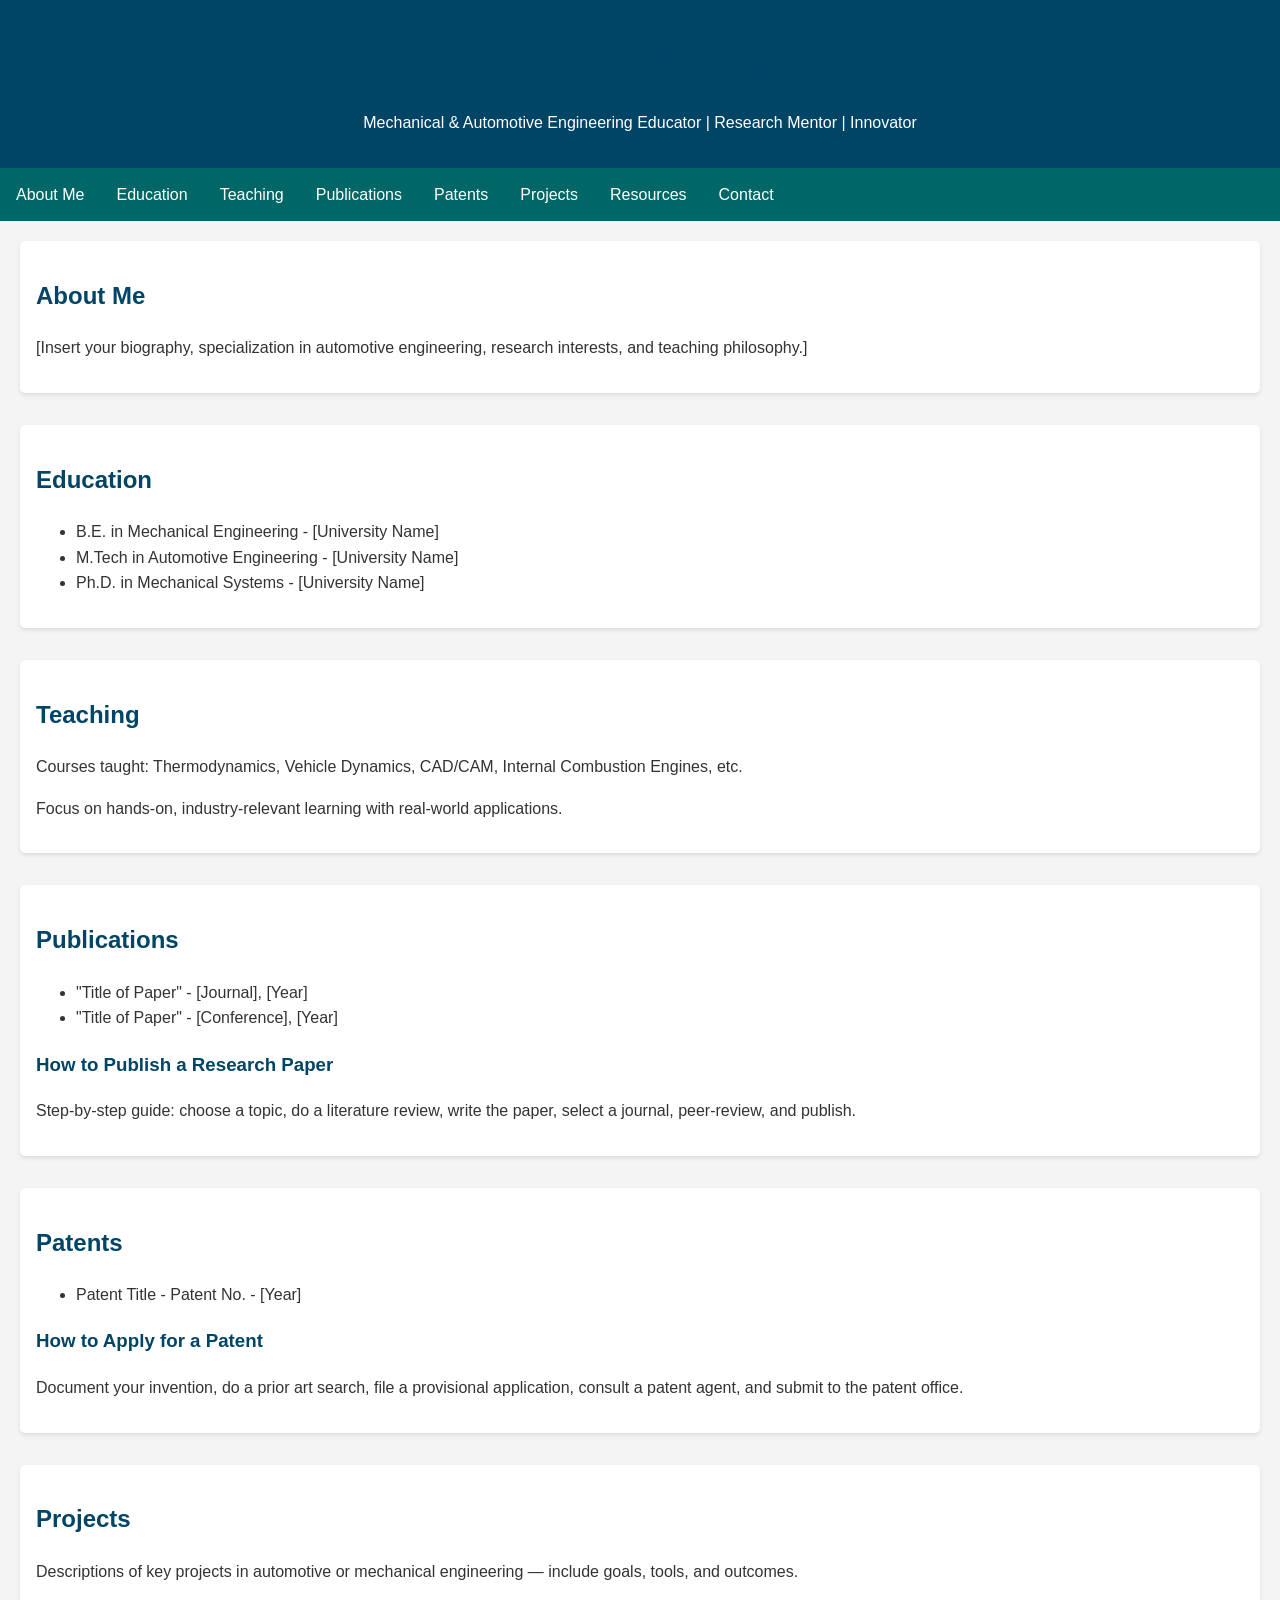
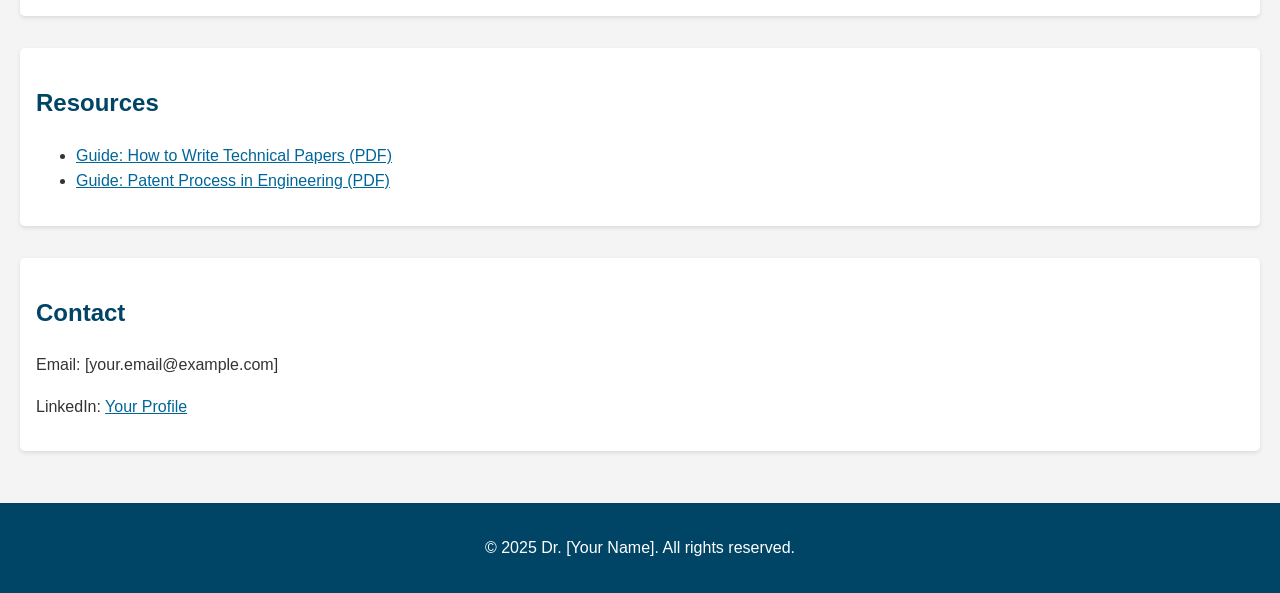
==== index.html @ 8111bfd3 "Add files via upload" ====
<!DOCTYPE html>
<html lang="en">
<head>
  <meta charset="UTF-8" />
  <meta name="viewport" content="width=device-width, initial-scale=1.0" />
  <title>Dr. [Your Name] - Mechanical & Automotive Engineering Educator</title>
  <style>
    body {
      font-family: Arial, sans-serif;
      line-height: 1.6;
      margin: 0;
      padding: 0;
      background-color: #f4f4f4;
      color: #333;
    }

    header, footer {
      background: #004466;
      color: white;
      padding: 1rem;
      text-align: center;
    }

    nav ul {
      list-style: none;
      background: #066;
      overflow: hidden;
      padding: 0;
      margin: 0;
    }

    nav ul li {
      float: left;
    }

    nav ul li a {
      display: block;
      color: white;
      text-align: center;
      padding: 14px 16px;
      text-decoration: none;
    }

    nav ul li a:hover {
      background-color: #005555;
    }

    main {
      padding: 20px;
    }

    section {
      margin-bottom: 2rem;
      background: white;
      padding: 1rem;
      border-radius: 5px;
      box-shadow: 0 2px 4px rgba(0, 0, 0, 0.1);
    }

    h1, h2, h3 {
      color: #004466;
    }

    a {
      color: #006699;
    }
  </style>
</head>
<body>
  <header>
    <h1>Dr. [Your Name]</h1>
    <p>Mechanical & Automotive Engineering Educator | Research Mentor | Innovator</p>
  </header>

  <nav>
    <ul>
      <li><a href="#about">About Me</a></li>
      <li><a href="#education">Education</a></li>
      <li><a href="#teaching">Teaching</a></li>
      <li><a href="#publications">Publications</a></li>
      <li><a href="#patents">Patents</a></li>
      <li><a href="#projects">Projects</a></li>
      <li><a href="#resources">Resources</a></li>
      <li><a href="#contact">Contact</a></li>
    </ul>
  </nav>

  <main>
    <section id="about">
      <h2>About Me</h2>
      <p>[Insert your biography, specialization in automotive engineering, research interests, and teaching philosophy.]</p>
    </section>

    <section id="education">
      <h2>Education</h2>
      <ul>
        <li>B.E. in Mechanical Engineering - [University Name]</li>
        <li>M.Tech in Automotive Engineering - [University Name]</li>
        <li>Ph.D. in Mechanical Systems - [University Name]</li>
      </ul>
    </section>

    <section id="teaching">
      <h2>Teaching</h2>
      <p>Courses taught: Thermodynamics, Vehicle Dynamics, CAD/CAM, Internal Combustion Engines, etc.</p>
      <p>Focus on hands-on, industry-relevant learning with real-world applications.</p>
    </section>

    <section id="publications">
      <h2>Publications</h2>
      <ul>
        <li>"Title of Paper" - [Journal], [Year]</li>
        <li>"Title of Paper" - [Conference], [Year]</li>
      </ul>
      <h3>How to Publish a Research Paper</h3>
      <p>Step-by-step guide: choose a topic, do a literature review, write the paper, select a journal, peer-review, and publish.</p>
    </section>

    <section id="patents">
      <h2>Patents</h2>
      <ul>
        <li>Patent Title - Patent No. - [Year]</li>
      </ul>
      <h3>How to Apply for a Patent</h3>
      <p>Document your invention, do a prior art search, file a provisional application, consult a patent agent, and submit to the patent office.</p>
    </section>

    <section id="projects">
      <h2>Projects</h2>
      <p>Descriptions of key projects in automotive or mechanical engineering — include goals, tools, and outcomes.</p>
    </section>

    <section id="resources">
      <h2>Resources</h2>
      <ul>
        <li><a href="#">Guide: How to Write Technical Papers (PDF)</a></li>
        <li><a href="#">Guide: Patent Process in Engineering (PDF)</a></li>
      </ul>
    </section>

    <section id="contact">
      <h2>Contact</h2>
      <p>Email: [your.email@example.com]</p>
      <p>LinkedIn: <a href="#">Your Profile</a></p>
    </section>
  </main>

  <footer>
    <p>&copy; 2025 Dr. [Your Name]. All rights reserved.</p>
  </footer>
</body>
</html>
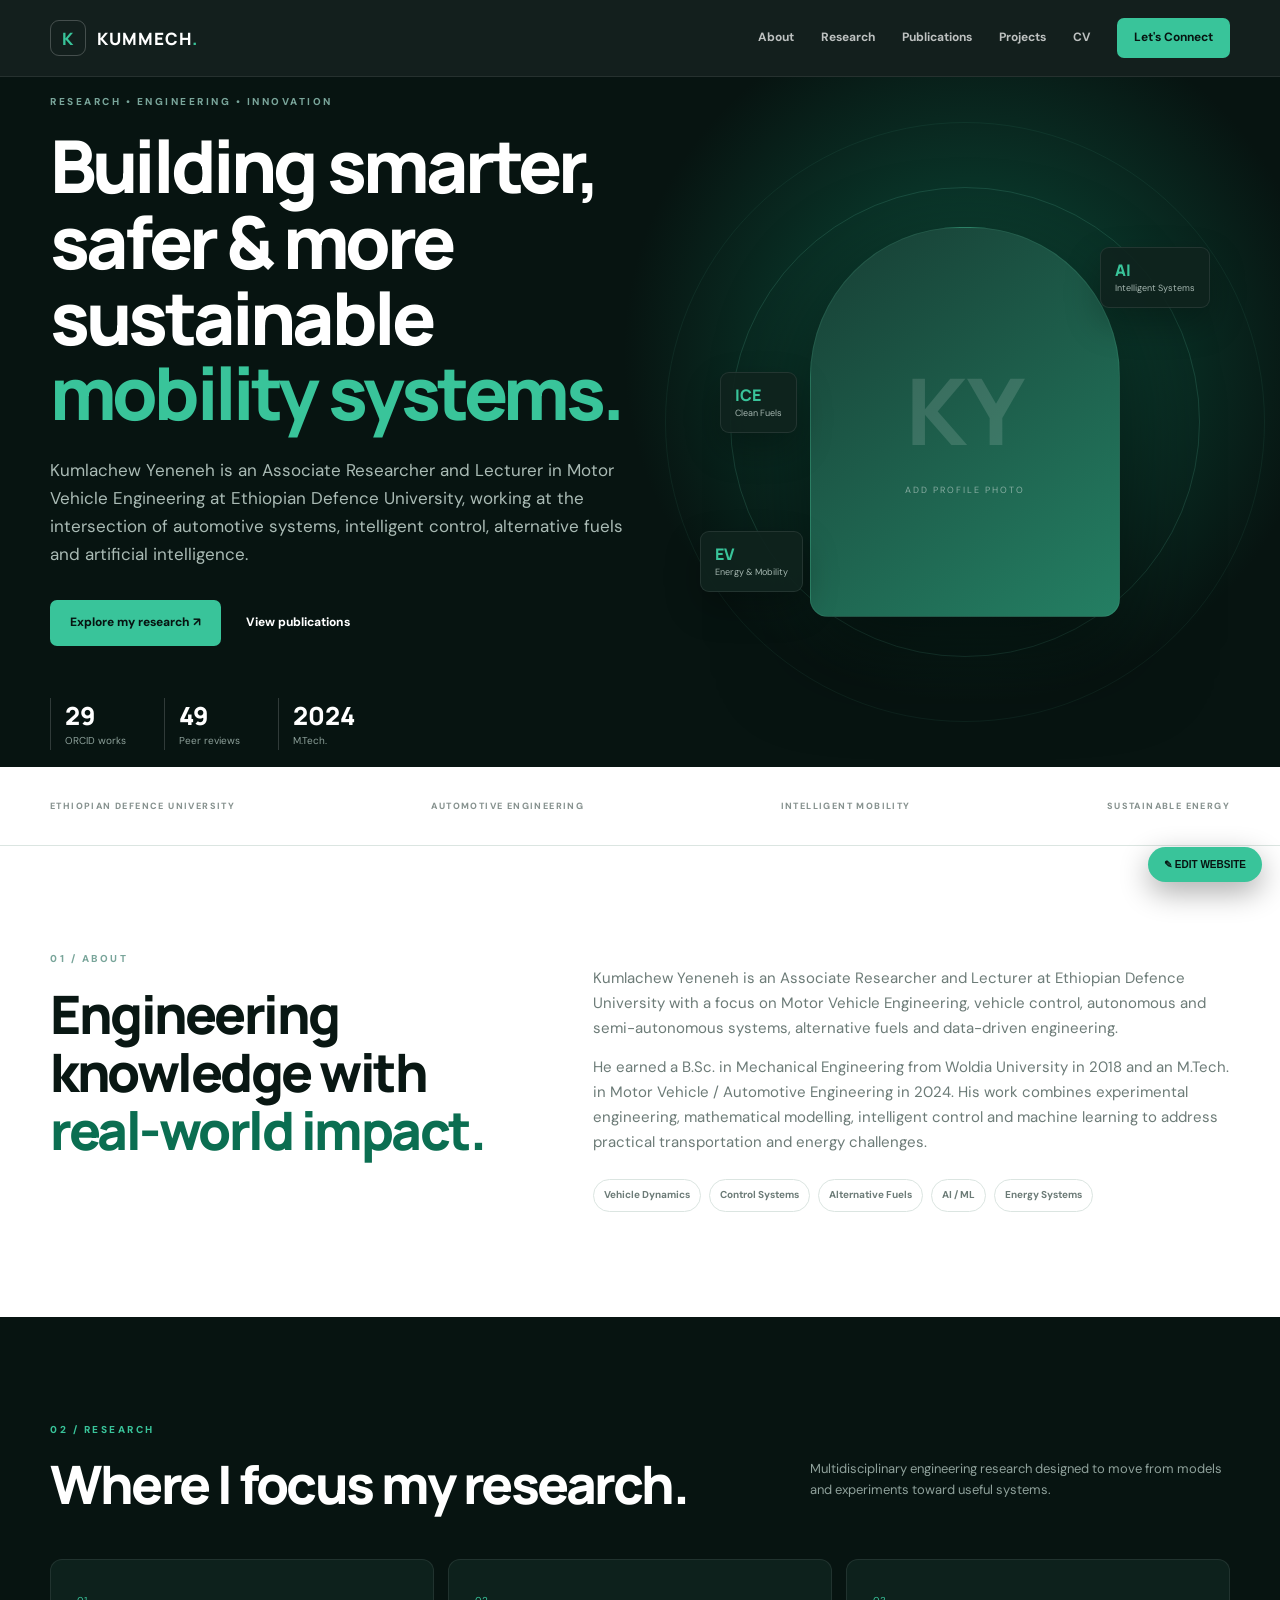
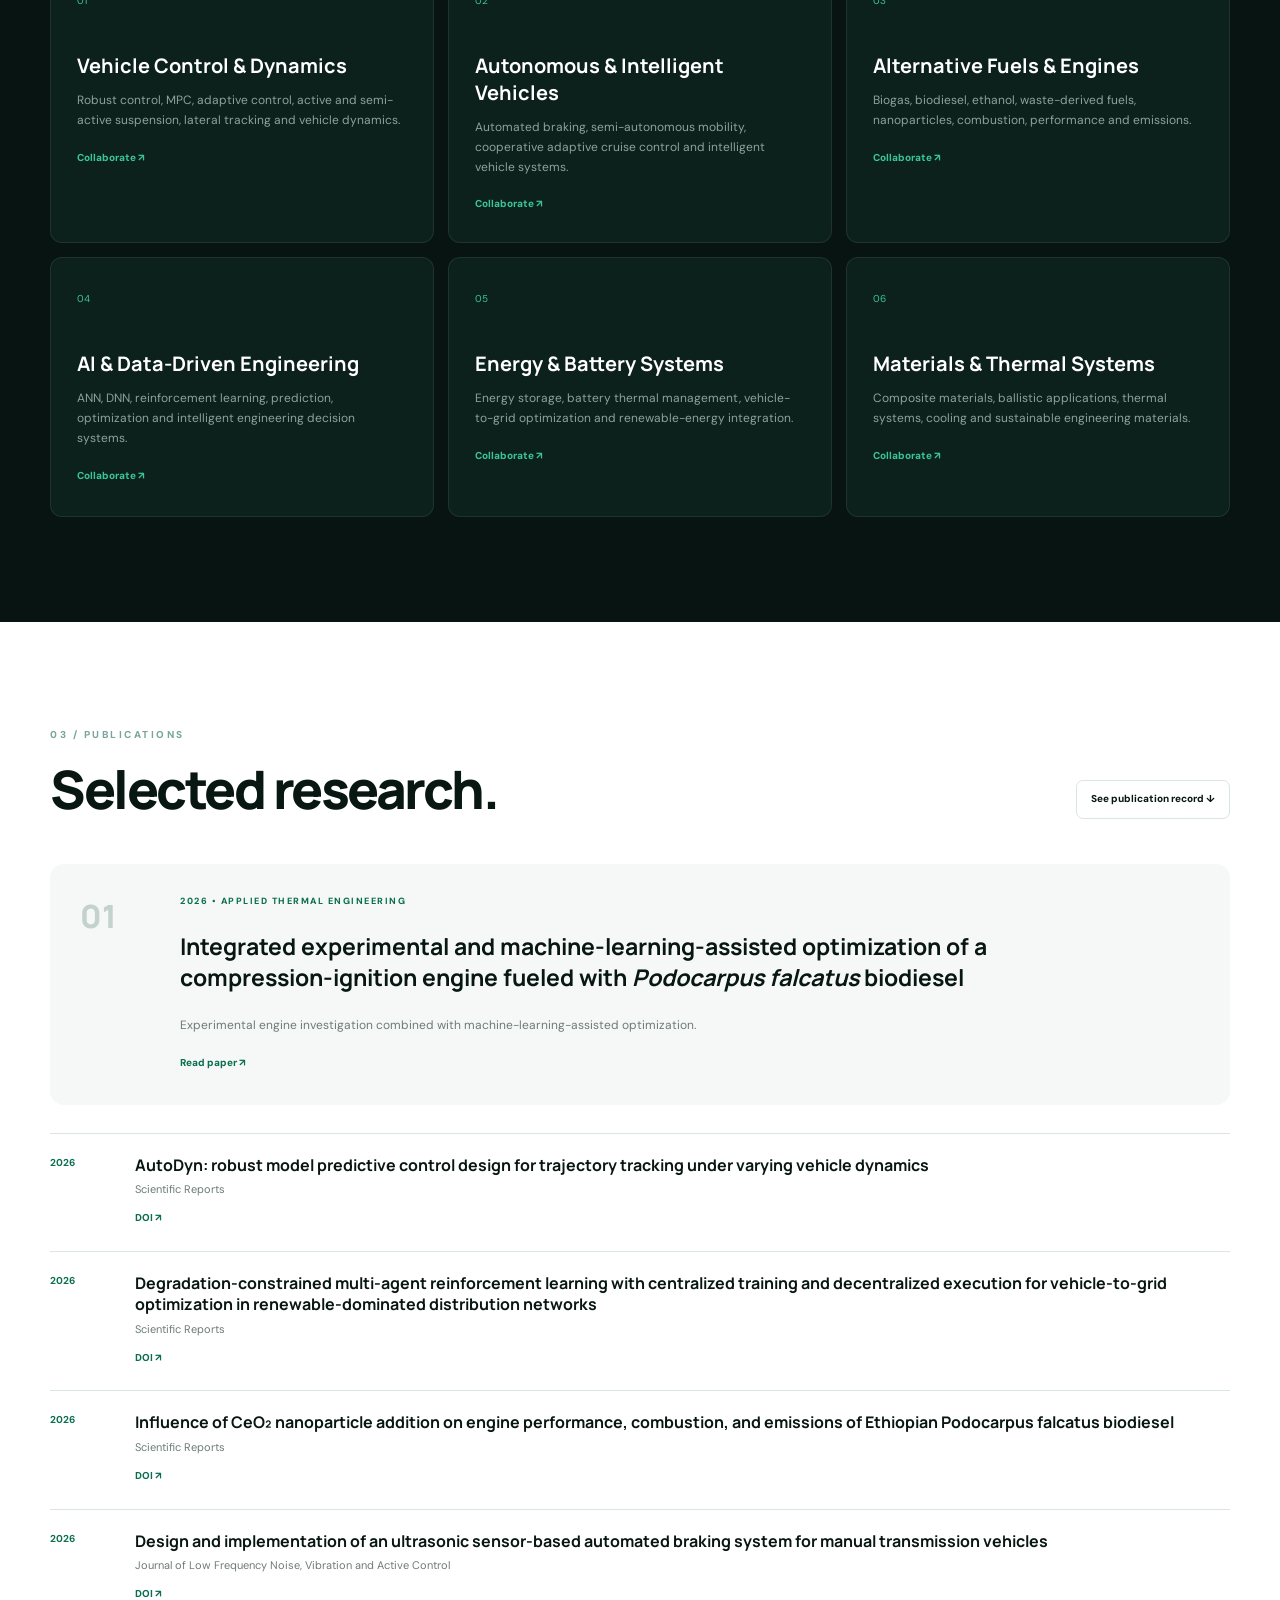
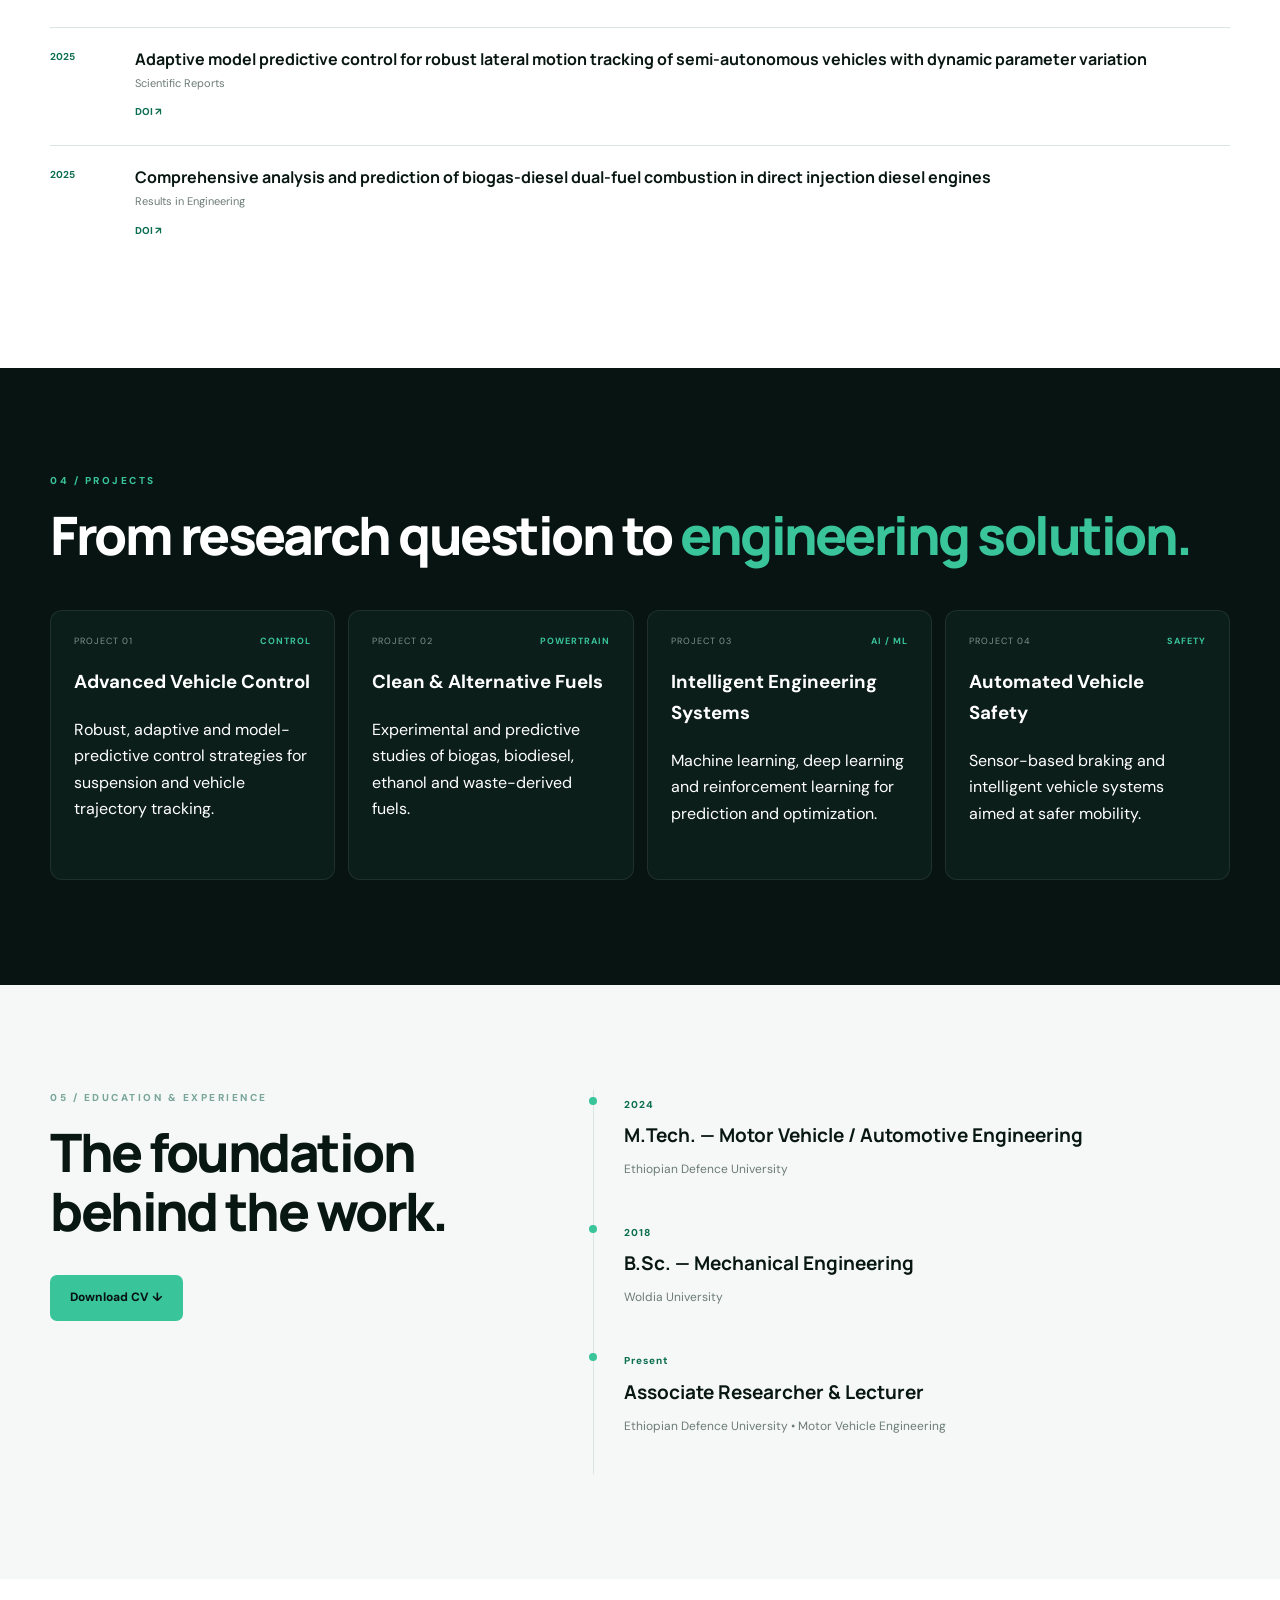
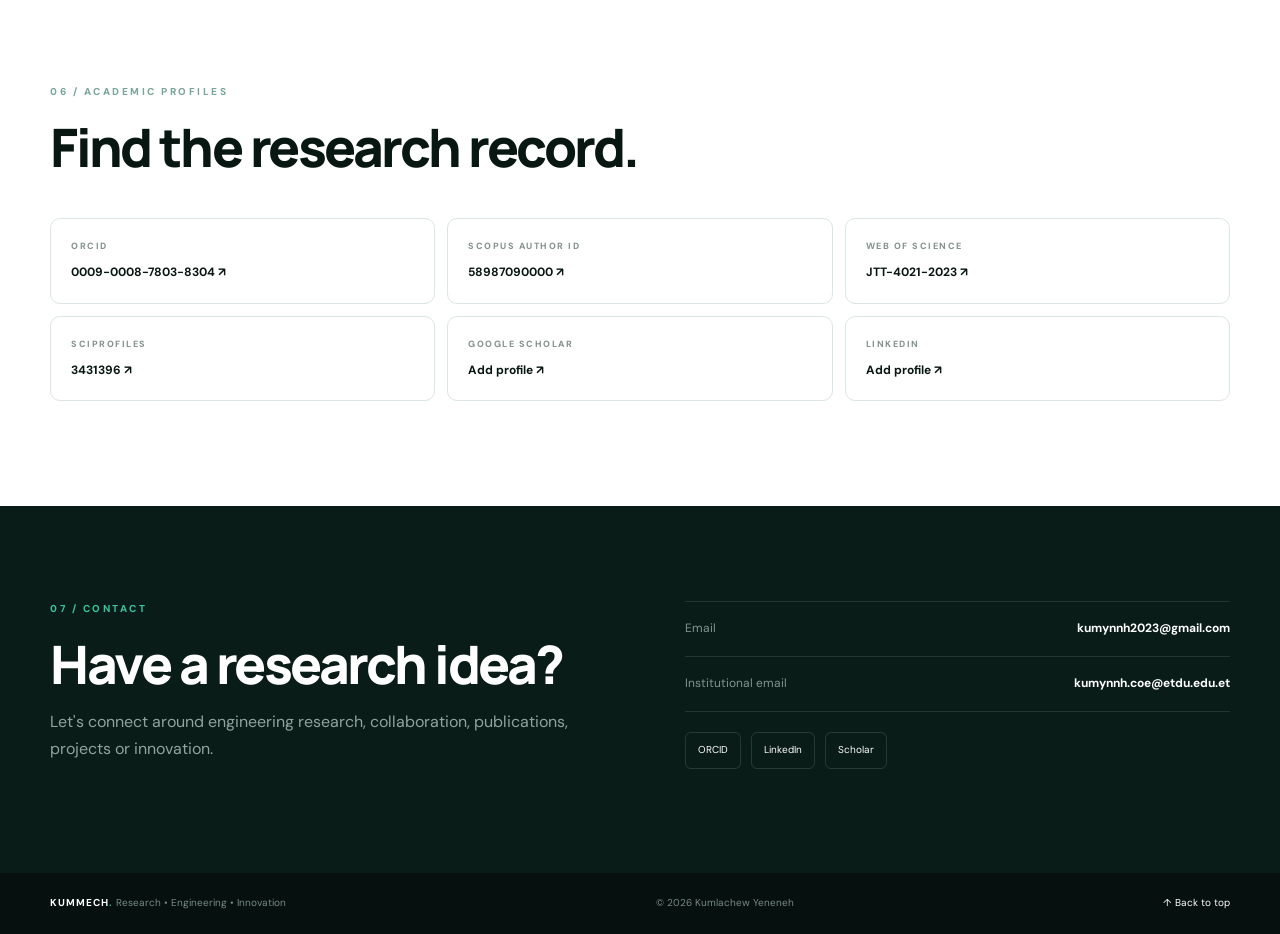
==== commit dfbab8f2: "Add files via upload" ====
--- a/index.html
+++ b/index.html
@@ -1,152 +1,120 @@
-<!DOCTYPE html>
+<!doctype html>
 <html lang="en">
 <head>
-  <meta charset="UTF-8" />
-  <meta name="viewport" content="width=device-width, initial-scale=1.0" />
-  <title>Dr. [Your Name] - Mechanical & Automotive Engineering Educator</title>
-  <style>
-    body {
-      font-family: Arial, sans-serif;
-      line-height: 1.6;
-      margin: 0;
-      padding: 0;
-      background-color: #f4f4f4;
-      color: #333;
-    }
-
-    header, footer {
-      background: #004466;
-      color: white;
-      padding: 1rem;
-      text-align: center;
-    }
-
-    nav ul {
-      list-style: none;
-      background: #066;
-      overflow: hidden;
-      padding: 0;
-      margin: 0;
-    }
-
-    nav ul li {
-      float: left;
-    }
-
-    nav ul li a {
-      display: block;
-      color: white;
-      text-align: center;
-      padding: 14px 16px;
-      text-decoration: none;
-    }
-
-    nav ul li a:hover {
-      background-color: #005555;
-    }
-
-    main {
-      padding: 20px;
-    }
-
-    section {
-      margin-bottom: 2rem;
-      background: white;
-      padding: 1rem;
-      border-radius: 5px;
-      box-shadow: 0 2px 4px rgba(0, 0, 0, 0.1);
-    }
-
-    h1, h2, h3 {
-      color: #004466;
-    }
-
-    a {
-      color: #006699;
-    }
-  </style>
+<meta charset="utf-8"><meta name="viewport" content="width=device-width,initial-scale=1">
+<meta name="description" content="Kumlachew Yeneneh — Associate Researcher and Lecturer in Motor Vehicle Engineering at Ethiopian Defence University.">
+<meta name="theme-color" content="#071713">
+<title>Kummech | Kumlachew Yeneneh — Research, Engineering & Innovation</title>
+<link rel="icon" href="favicon.svg" type="image/svg+xml">
+<meta property="og:title" content="Kummech | Kumlachew Yeneneh">
+<meta property="og:description" content="Research • Engineering • Innovation — Kumlachew Yeneneh, Ethiopian Defence University.">
+<meta property="og:type" content="website">
+<meta property="og:url" content="https://www.kummech.com/">
+<link rel="stylesheet" href="style.css">
 </head>
 <body>
-  <header>
-    <h1>Dr. [Your Name]</h1>
-    <p>Mechanical & Automotive Engineering Educator | Research Mentor | Innovator</p>
-  </header>
+<header class="header">
+<nav class="nav container">
+<a class="brand" href="#home"><span class="brand-mark">K</span><span>KUMMECH<span class="dot">.</span></span></a>
+<button class="menu" aria-label="Open menu">☰</button>
+<div class="navlinks">
+<a href="#about">About</a><a href="#research">Research</a><a href="#publications">Publications</a><a href="#projects">Projects</a><a href="#cv">CV</a><a href="#contact" class="nav-cta">Let's Connect</a>
+</div>
+</nav>
+</header>
 
-  <nav>
-    <ul>
-      <li><a href="#about">About Me</a></li>
-      <li><a href="#education">Education</a></li>
-      <li><a href="#teaching">Teaching</a></li>
-      <li><a href="#publications">Publications</a></li>
-      <li><a href="#patents">Patents</a></li>
-      <li><a href="#projects">Projects</a></li>
-      <li><a href="#resources">Resources</a></li>
-      <li><a href="#contact">Contact</a></li>
-    </ul>
-  </nav>
+<main>
+<section class="hero" id="home">
+<div class="hero-bg"></div><div class="container hero-grid">
+<div class="hero-copy">
+<div class="eyebrow">RESEARCH • ENGINEERING • INNOVATION</div>
+<h1>Building smarter, safer & more sustainable <span>mobility systems.</span></h1>
+<p class="hero-lead">Kumlachew Yeneneh is an Associate Researcher and Lecturer in Motor Vehicle Engineering at Ethiopian Defence University, working at the intersection of automotive systems, intelligent control, alternative fuels and artificial intelligence.</p>
+<div class="hero-actions"><a class="btn primary" href="#research">Explore my research <span>↗</span></a><a class="text-btn" href="#publications">View publications</a></div>
+<div class="hero-stats"><div><b>29</b><span>ORCID works</span></div><div><b>49</b><span>Peer reviews</span></div><div><b>2024</b><span>M.Tech.</span></div></div>
+</div>
+<div class="hero-visual">
+<div class="orbit orbit1"></div><div class="orbit orbit2"></div>
+<div class="portrait"><div class="portrait-initials">KY</div><div class="portrait-label">ADD PROFILE PHOTO</div></div>
+<div class="floating f1"><span>AI</span><small>Intelligent Systems</small></div>
+<div class="floating f2"><span>EV</span><small>Energy & Mobility</small></div>
+<div class="floating f3"><span>ICE</span><small>Clean Fuels</small></div>
+</div>
+</div></section>
 
-  <main>
-    <section id="about">
-      <h2>About Me</h2>
-      <p>[Insert your biography, specialization in automotive engineering, research interests, and teaching philosophy.]</p>
-    </section>
+<section class="logos"><div class="container logo-row"><span>ETHIOPIAN DEFENCE UNIVERSITY</span><span>AUTOMOTIVE ENGINEERING</span><span>INTELLIGENT MOBILITY</span><span>SUSTAINABLE ENERGY</span></div></section>
 
-    <section id="education">
-      <h2>Education</h2>
-      <ul>
-        <li>B.E. in Mechanical Engineering - [University Name]</li>
-        <li>M.Tech in Automotive Engineering - [University Name]</li>
-        <li>Ph.D. in Mechanical Systems - [University Name]</li>
-      </ul>
-    </section>
+<section class="section about" id="about"><div class="container split">
+<div><div class="eyebrow">01 / ABOUT</div><h2>Engineering knowledge with <em>real-world impact.</em></h2></div>
+<div class="prose"><p>Kumlachew Yeneneh is an Associate Researcher and Lecturer at Ethiopian Defence University with a focus on Motor Vehicle Engineering, vehicle control, autonomous and semi-autonomous systems, alternative fuels and data-driven engineering.</p>
+<p>He earned a B.Sc. in Mechanical Engineering from Woldia University in 2018 and an M.Tech. in Motor Vehicle / Automotive Engineering in 2024. His work combines experimental engineering, mathematical modelling, intelligent control and machine learning to address practical transportation and energy challenges.</p>
+<div class="about-tags"><span>Vehicle Dynamics</span><span>Control Systems</span><span>Alternative Fuels</span><span>AI / ML</span><span>Energy Systems</span></div></div>
+</div></section>
 
-    <section id="teaching">
-      <h2>Teaching</h2>
-      <p>Courses taught: Thermodynamics, Vehicle Dynamics, CAD/CAM, Internal Combustion Engines, etc.</p>
-      <p>Focus on hands-on, industry-relevant learning with real-world applications.</p>
-    </section>
+<section class="section dark" id="research"><div class="container">
+<div class="section-head"><div><div class="eyebrow green">02 / RESEARCH</div><h2>Where I focus my research.</h2></div><p>Multidisciplinary engineering research designed to move from models and experiments toward useful systems.</p></div>
+<div class="research-grid">
+<article><span>01</span><h3>Vehicle Control & Dynamics</h3><p>Robust control, MPC, adaptive control, active and semi-active suspension, lateral tracking and vehicle dynamics.</p><a href="#contact">Collaborate ↗</a></article>
+<article><span>02</span><h3>Autonomous & Intelligent Vehicles</h3><p>Automated braking, semi-autonomous mobility, cooperative adaptive cruise control and intelligent vehicle systems.</p><a href="#contact">Collaborate ↗</a></article>
+<article><span>03</span><h3>Alternative Fuels & Engines</h3><p>Biogas, biodiesel, ethanol, waste-derived fuels, nanoparticles, combustion, performance and emissions.</p><a href="#contact">Collaborate ↗</a></article>
+<article><span>04</span><h3>AI & Data-Driven Engineering</h3><p>ANN, DNN, reinforcement learning, prediction, optimization and intelligent engineering decision systems.</p><a href="#contact">Collaborate ↗</a></article>
+<article><span>05</span><h3>Energy & Battery Systems</h3><p>Energy storage, battery thermal management, vehicle-to-grid optimization and renewable-energy integration.</p><a href="#contact">Collaborate ↗</a></article>
+<article><span>06</span><h3>Materials & Thermal Systems</h3><p>Composite materials, ballistic applications, thermal systems, cooling and sustainable engineering materials.</p><a href="#contact">Collaborate ↗</a></article>
+</div></div></section>
 
-    <section id="publications">
-      <h2>Publications</h2>
-      <ul>
-        <li>"Title of Paper" - [Journal], [Year]</li>
-        <li>"Title of Paper" - [Conference], [Year]</li>
-      </ul>
-      <h3>How to Publish a Research Paper</h3>
-      <p>Step-by-step guide: choose a topic, do a literature review, write the paper, select a journal, peer-review, and publish.</p>
-    </section>
+<section class="section publications" id="publications"><div class="container">
+<div class="section-head"><div><div class="eyebrow">03 / PUBLICATIONS</div><h2>Selected research.</h2></div><a class="outline" href="#all-publications">See publication record ↓</a></div>
+<div class="pub-feature"><div class="feature-number">01</div><div><div class="pub-meta">2026 • APPLIED THERMAL ENGINEERING</div><h3>Integrated experimental and machine-learning-assisted optimization of a compression-ignition engine fueled with <i>Podocarpus falcatus</i> biodiesel</h3><p>Experimental engine investigation combined with machine-learning-assisted optimization.</p><a href="https://doi.org/10.1016/j.applthermaleng.2026.131982" target="_blank">Read paper ↗</a></div></div>
+<div class="pub-list" id="all-publications">
+<article><b>2026</b><div><h3>AutoDyn: robust model predictive control design for trajectory tracking under varying vehicle dynamics</h3><p>Scientific Reports</p><a href="https://doi.org/10.1038/s41598-026-56118-z" target="_blank">DOI ↗</a></div></article>
+<article><b>2026</b><div><h3>Degradation-constrained multi-agent reinforcement learning with centralized training and decentralized execution for vehicle-to-grid optimization in renewable-dominated distribution networks</h3><p>Scientific Reports</p><a href="https://doi.org/10.1038/s41598-026-55471-3" target="_blank">DOI ↗</a></div></article>
+<article><b>2026</b><div><h3>Influence of CeO₂ nanoparticle addition on engine performance, combustion, and emissions of Ethiopian Podocarpus falcatus biodiesel</h3><p>Scientific Reports</p><a href="https://doi.org/10.1038/s41598-026-42636-3" target="_blank">DOI ↗</a></div></article>
+<article><b>2026</b><div><h3>Design and implementation of an ultrasonic sensor-based automated braking system for manual transmission vehicles</h3><p>Journal of Low Frequency Noise, Vibration and Active Control</p><a href="https://doi.org/10.1177/14613484261419551" target="_blank">DOI ↗</a></div></article>
+<article><b>2025</b><div><h3>Adaptive model predictive control for robust lateral motion tracking of semi-autonomous vehicles with dynamic parameter variation</h3><p>Scientific Reports</p><a href="https://doi.org/10.1038/s41598-025-30352-3" target="_blank">DOI ↗</a></div></article>
+<article><b>2025</b><div><h3>Comprehensive analysis and prediction of biogas-diesel dual-fuel combustion in direct injection diesel engines</h3><p>Results in Engineering</p><a href="https://doi.org/10.1016/j.rineng.2025.107773" target="_blank">DOI ↗</a></div></article>
+</div></div></section>
 
-    <section id="patents">
-      <h2>Patents</h2>
-      <ul>
-        <li>Patent Title - Patent No. - [Year]</li>
-      </ul>
-      <h3>How to Apply for a Patent</h3>
-      <p>Document your invention, do a prior art search, file a provisional application, consult a patent agent, and submit to the patent office.</p>
-    </section>
+<section class="section projects dark" id="projects"><div class="container">
+<div class="eyebrow green">04 / PROJECTS</div><h2>From research question to <span>engineering solution.</span></h2>
+<div class="project-grid">
+<article><div class="project-top"><span>PROJECT 01</span><b>CONTROL</b></div><h3>Advanced Vehicle Control</h3><p>Robust, adaptive and model-predictive control strategies for suspension and vehicle trajectory tracking.</p></article>
+<article><div class="project-top"><span>PROJECT 02</span><b>POWERTRAIN</b></div><h3>Clean & Alternative Fuels</h3><p>Experimental and predictive studies of biogas, biodiesel, ethanol and waste-derived fuels.</p></article>
+<article><div class="project-top"><span>PROJECT 03</span><b>AI / ML</b></div><h3>Intelligent Engineering Systems</h3><p>Machine learning, deep learning and reinforcement learning for prediction and optimization.</p></article>
+<article><div class="project-top"><span>PROJECT 04</span><b>SAFETY</b></div><h3>Automated Vehicle Safety</h3><p>Sensor-based braking and intelligent vehicle systems aimed at safer mobility.</p></article>
+</div></div></section>
 
-    <section id="projects">
-      <h2>Projects</h2>
-      <p>Descriptions of key projects in automotive or mechanical engineering — include goals, tools, and outcomes.</p>
-    </section>
+<section class="section education" id="cv"><div class="container split">
+<div><div class="eyebrow">05 / EDUCATION & EXPERIENCE</div><h2>The foundation behind the work.</h2><a class="btn primary cv-btn" href="#" onclick="alert('Add your CV PDF link in script.js or index.html.');return false;">Download CV ↓</a></div>
+<div class="timeline">
+<div><span>2024</span><h3>M.Tech. — Motor Vehicle / Automotive Engineering</h3><p>Ethiopian Defence University</p></div>
+<div><span>2018</span><h3>B.Sc. — Mechanical Engineering</h3><p>Woldia University</p></div>
+<div><span>Present</span><h3>Associate Researcher & Lecturer</h3><p>Ethiopian Defence University • Motor Vehicle Engineering</p></div>
+</div></div></section>
 
-    <section id="resources">
-      <h2>Resources</h2>
-      <ul>
-        <li><a href="#">Guide: How to Write Technical Papers (PDF)</a></li>
-        <li><a href="#">Guide: Patent Process in Engineering (PDF)</a></li>
-      </ul>
-    </section>
+<section class="section profiles"><div class="container">
+<div class="eyebrow">06 / ACADEMIC PROFILES</div><h2>Find the research record.</h2>
+<div class="profile-grid">
+<a href="https://orcid.org/0009-0008-7803-8304" target="_blank"><small>ORCID</small><b>0009-0008-7803-8304 ↗</b></a>
+<a href="http://www.scopus.com/inward/authorDetails.url?authorID=58987090000" target="_blank"><small>SCOPUS AUTHOR ID</small><b>58987090000 ↗</b></a>
+<a href="https://www.webofscience.com/wos/author/record/JTT-4021-2023" target="_blank"><small>WEB OF SCIENCE</small><b>JTT-4021-2023 ↗</b></a>
+<a href="https://sciprofiles.com/profile/3431396" target="_blank"><small>SCIPROFILES</small><b>3431396 ↗</b></a>
+<a href="#" data-profile="scholar"><small>GOOGLE SCHOLAR</small><b>Add profile ↗</b></a>
+<a href="#" data-profile="linkedin"><small>LINKEDIN</small><b>Add profile ↗</b></a>
+</div></div></section>
 
-    <section id="contact">
-      <h2>Contact</h2>
-      <p>Email: [your.email@example.com]</p>
-      <p>LinkedIn: <a href="#">Your Profile</a></p>
-    </section>
-  </main>
+<section class="contact" id="contact"><div class="container contact-inner">
+<div><div class="eyebrow green">07 / CONTACT</div><h2>Have a research idea?</h2><p>Let's connect around engineering research, collaboration, publications, projects or innovation.</p></div>
+<div class="contact-card"><a href="mailto:kumynnh2023@gmail.com"><span>Email</span><b>kumynnh2023@gmail.com</b></a><a href="mailto:kumynnh.coe@etdu.edu.et"><span>Institutional email</span><b>kumynnh.coe@etdu.edu.et</b></a><div class="socials"><a href="https://orcid.org/0009-0008-7803-8304" target="_blank">ORCID</a><a href="#" data-profile="linkedin">LinkedIn</a><a href="#" data-profile="scholar">Scholar</a></div></div>
+</div></section>
+</main>
 
-  <footer>
-    <p>&copy; 2025 Dr. [Your Name]. All rights reserved.</p>
-  </footer>
-</body>
-</html>
+<footer><div class="container footer-inner"><div><strong>KUMMECH<span class="dot">.</span></strong><span> Research • Engineering • Innovation</span></div><span>© <span id="year"></span> Kumlachew Yeneneh</span><a href="#home">↑ Back to top</a></div></footer>
+
+<div class="edit-dock"><button id="editBtn">✎ EDIT WEBSITE</button><div class="edit-box" id="editBox">
+<h3>Quick Website Editor</h3><p>Change the key details. For publications/projects, edit <b>index.html</b>.</p>
+<label>Name<input id="name"></label><label>Affiliation<input id="affiliation"></label><label>Position<input id="position"></label><label>Email<input id="email"></label>
+<label>Google Scholar URL<input id="scholar" placeholder="https://scholar.google.com/..."></label><label>LinkedIn URL<input id="linkedin" placeholder="https://linkedin.com/in/..."></label>
+<button id="saveEdit">Save changes</button><button id="resetEdit" class="reset">Reset</button>
+</div></div>
+<script src="script.js"></script>
+</body></html>
--- a/style.css
+++ b/style.css
@@ -0,0 +1,18 @@
+@import url('https://fonts.googleapis.com/css2?family=DM+Sans:wght@400;500;600;700&family=Manrope:wght@600;700;800&display=swap');
+:root{--bg:#f5f8f6;--ink:#091713;--green:#39c49a;--green2:#0b6e51;--muted:#6c7b77;--line:#dbe5e1;--dark:#071411;--max:1180px}
+*{box-sizing:border-box}html{scroll-behavior:smooth}body{margin:0;font-family:"DM Sans",sans-serif;color:var(--ink);line-height:1.65}a{text-decoration:none;color:inherit}.container{width:min(var(--max),calc(100% - 42px));margin:auto}
+.header{position:sticky;top:0;z-index:40;background:#071411f2;color:#fff;border-bottom:1px solid #ffffff14;backdrop-filter:blur(15px)}.nav{height:76px;display:flex;align-items:center;justify-content:space-between}.brand{display:flex;align-items:center;gap:11px;font:800 17px Manrope;letter-spacing:1px}.brand-mark{width:36px;height:36px;display:grid;place-items:center;border:1px solid #ffffff36;border-radius:9px;color:var(--green)}.dot{color:var(--green)}.navlinks{display:flex;align-items:center;gap:27px;font-size:12px;font-weight:700}.navlinks a{opacity:.72}.navlinks a:hover{opacity:1;color:var(--green)}.nav-cta{opacity:1!important;background:var(--green);color:var(--dark)!important;padding:10px 17px;border-radius:7px}.menu{display:none;background:none;border:0;color:#fff;font-size:24px}
+.hero{position:relative;min-height:690px;overflow:hidden;background:var(--dark);color:#fff}.hero-bg{position:absolute;inset:0;background:radial-gradient(circle at 76% 40%,#0d503d 0,#071411 33%,#071411 70%)}.hero-grid{position:relative;z-index:1;display:grid;grid-template-columns:1.05fr .95fr;gap:65px;align-items:center;min-height:690px}.eyebrow{font-size:10px;letter-spacing:2.5px;font-weight:800;color:#79a59a;margin-bottom:17px}.hero h1{font:800 clamp(45px,5.7vw,74px)/1.04 Manrope;letter-spacing:-3.8px;margin:0 0 25px;max-width:780px}.hero h1 span{color:var(--green)}.hero-lead{font-size:17px;color:#aabbb5;max-width:710px}.hero-actions{display:flex;gap:25px;align-items:center;margin-top:32px}.btn{display:inline-block;padding:13px 20px;border-radius:7px;font-size:12px;font-weight:800}.primary{background:var(--green);color:var(--dark)}.text-btn{font-size:12px;font-weight:800;color:#fff}.hero-stats{display:flex;gap:38px;margin-top:52px}.hero-stats div{display:flex;flex-direction:column;border-left:1px solid #ffffff2b;padding-left:14px}.hero-stats b{font:800 25px Manrope;color:#fff}.hero-stats span{font-size:10px;color:#8da09a}
+.hero-visual{height:520px;position:relative;display:grid;place-items:center}.portrait{width:310px;height:390px;border-radius:150px 150px 18px 18px;background:linear-gradient(145deg,#173e34,#247f63);border:1px solid #72d9b71f;display:flex;flex-direction:column;align-items:center;justify-content:center;box-shadow:0 35px 90px #0008;position:relative;z-index:2}.portrait-initials{font:800 92px Manrope;color:#ffffff22}.portrait-label{font-size:9px;letter-spacing:2px;color:#ffffff77;margin-top:10px}.orbit{position:absolute;border:1px solid #63d2af2b;border-radius:50%}.orbit1{width:470px;height:470px}.orbit2{width:600px;height:600px;border-color:#63d2af13}.floating{position:absolute;z-index:3;background:#10231eeb;border:1px solid #ffffff16;padding:11px 14px;border-radius:9px;box-shadow:0 15px 35px #0004;display:flex;flex-direction:column}.floating span{font:800 16px Manrope;color:var(--green)}.floating small{font-size:9px;color:#a5b6b0}.f1{top:85px;right:20px}.f2{bottom:90px;left:0}.f3{top:210px;left:20px}
+.logos{background:#fff;border-bottom:1px solid var(--line)}.logo-row{height:78px;display:flex;justify-content:space-between;align-items:center;gap:20px;color:#87928f;font-size:9px;font-weight:800;letter-spacing:1.4px}
+.section{padding:105px 0}.split{display:grid;grid-template-columns:.82fr 1.18fr;gap:100px}.section h2,.contact h2{font:800 clamp(34px,4.2vw,53px)/1.1 Manrope;letter-spacing:-2.5px;margin:0}.section h2 em{color:var(--green2);font-style:normal}.prose{color:var(--muted);font-size:15px}.about-tags{display:flex;flex-wrap:wrap;gap:8px;margin-top:25px}.about-tags span{padding:7px 10px;border:1px solid var(--line);border-radius:20px;font-size:10px;font-weight:700}
+.dark{background:var(--dark);color:#fff}.green{color:var(--green)}.section-head{display:flex;justify-content:space-between;align-items:end;gap:50px;margin-bottom:45px}.section-head>p{max-width:420px;color:#8fa19b;font-size:13px}.research-grid{display:grid;grid-template-columns:repeat(3,1fr);gap:14px}.research-grid article{min-height:260px;padding:26px;border:1px solid #ffffff15;border-radius:12px;background:#0d211c;transition:.25s}.research-grid article:hover{transform:translateY(-5px);border-color:#39c49a55}.research-grid article>span{font-size:10px;color:var(--green)}.research-grid h3{font:700 20px Manrope;margin:40px 0 10px}.research-grid p{font-size:12px;color:#8fa19b}.research-grid a{font-size:10px;color:var(--green);font-weight:800}
+.publications{background:#fff}.outline{border:1px solid var(--line);padding:10px 14px;border-radius:7px;font-size:10px;font-weight:800}.pub-feature{display:grid;grid-template-columns:75px 1fr;gap:25px;background:var(--bg);padding:30px;border-radius:14px;margin-bottom:28px}.feature-number{font:800 32px Manrope;color:#c4d2cd}.pub-meta{font-size:9px;letter-spacing:1.5px;color:var(--green2);font-weight:800}.pub-feature h3{font:700 23px/1.35 Manrope;max-width:850px}.pub-feature p{color:var(--muted);font-size:12px}.pub-feature a,.pub-list a{font-size:10px;color:var(--green2);font-weight:800}.pub-list article{display:grid;grid-template-columns:65px 1fr;gap:20px;padding:21px 0;border-top:1px solid var(--line)}.pub-list article>b{font-size:10px;color:var(--green2)}.pub-list h3{font:700 16px/1.35 Manrope;margin:0 0 4px}.pub-list p{margin:0 0 5px;color:var(--muted);font-size:11px}
+.projects{background:var(--dark);color:#fff}.projects h2 span{color:var(--green)}.project-grid{display:grid;grid-template-columns:repeat(4,1fr);gap:13px;margin-top:45px}.project-grid article{min-height:270px;border:1px solid #ffffff15;border-radius:12px;padding:23px;background:#0c1e1a}.project-top{display:flex;justify-content:space-between;color:#7f948d;font-size:9px;letter-spacing:1px}.project-top b{color:var(--green)}.project h3{font:700 20px Manrope;margin-top:75px}.project p{font-size:12px;color:#91a39d}
+.education{background:var(--bg)}.cv-btn{margin-top:35px}.timeline{border-left:1px solid var(--line);padding-left:30px}.timeline>div{position:relative;margin-bottom:38px}.timeline>div:before{content:"";position:absolute;width:8px;height:8px;border-radius:50%;background:var(--green);left:-35px;top:7px}.timeline span{font-size:10px;color:var(--green2);font-weight:800;letter-spacing:1px}.timeline h3{font:700 19px Manrope;margin:6px 0}.timeline p{font-size:12px;color:var(--muted)}
+.profiles{background:#fff}.profile-grid{display:grid;grid-template-columns:repeat(3,1fr);gap:12px;margin-top:42px}.profile-grid a{border:1px solid var(--line);padding:20px;border-radius:10px;display:flex;flex-direction:column;gap:9px;transition:.2s}.profile-grid a:hover{border-color:var(--green);transform:translateY(-3px)}.profile-grid small{font-size:9px;letter-spacing:1.5px;color:#84938f;font-weight:800}.profile-grid b{font-size:12px}
+.contact{background:#0a1c17;color:#fff;padding:95px 0}.contact-inner{display:grid;grid-template-columns:1fr 1fr;gap:90px}.contact h2{margin-bottom:15px}.contact-inner>div>p{color:#91a39d}.contact-card{border-top:1px solid #ffffff1b}.contact-card>a{display:flex;justify-content:space-between;padding:17px 0;border-bottom:1px solid #ffffff1b;font-size:12px}.contact-card span{color:#82948e}.socials{display:flex;gap:10px;margin-top:20px}.socials a{border:1px solid #ffffff20;padding:9px 12px;border-radius:6px;font-size:10px}
+footer{background:#06100e;color:#788b84;font-size:10px;padding:22px 0}.footer-inner{display:flex;justify-content:space-between;align-items:center;gap:15px}.footer-inner strong{color:#fff;letter-spacing:1px}.footer-inner a{color:#fff}
+.edit-dock{position:fixed;right:18px;bottom:18px;z-index:100}.edit-dock>button{border:0;background:var(--green);color:var(--dark);font-weight:800;font-size:10px;padding:12px 16px;border-radius:25px;box-shadow:0 10px 30px #0005;cursor:pointer}.edit-box{display:none;width:320px;max-height:70vh;overflow:auto;background:#fff;color:var(--ink);border:1px solid var(--line);border-radius:13px;padding:18px;box-shadow:0 20px 70px #0005;margin-bottom:9px}.edit-dock.open .edit-box{display:block}.edit-box h3{font:800 18px Manrope;margin:0}.edit-box p{font-size:10px;color:var(--muted)}.edit-box label{display:block;font-size:10px;font-weight:800;margin:9px 0}.edit-box input{width:100%;padding:9px;border:1px solid var(--line);border-radius:6px;margin-top:4px}.edit-box button{border:0;background:var(--ink);color:#fff;padding:9px 12px;border-radius:6px;font-weight:800;font-size:10px;cursor:pointer}.edit-box .reset{background:#e8eeeb;color:var(--ink);margin-left:5px}
+@media(max-width:900px){.navlinks{display:none;position:absolute;top:70px;left:15px;right:15px;background:#091713;border:1px solid #ffffff18;border-radius:10px;padding:15px;flex-direction:column;align-items:stretch}.navlinks.open{display:flex}.menu{display:block}.hero-grid,.split,.contact-inner{grid-template-columns:1fr;gap:55px}.hero-visual{height:450px}.research-grid{grid-template-columns:repeat(2,1fr)}.project-grid{grid-template-columns:repeat(2,1fr)}.profile-grid{grid-template-columns:repeat(2,1fr)}.logo-row{flex-wrap:wrap;height:auto;padding:22px 0}}
+@media(max-width:560px){.container{width:calc(100% - 28px)}.hero{min-height:auto}.hero-grid{min-height:auto;padding:75px 0}.hero h1{font-size:43px;letter-spacing:-2px}.hero-stats{gap:18px}.hero-visual{height:390px}.portrait{width:235px;height:300px}.orbit1{width:350px;height:350px}.orbit2{width:430px;height:430px}.f1{right:0}.f2{left:0}.f3{left:0;top:180px}.section{padding:78px 0}.research-grid,.project-grid,.profile-grid{grid-template-columns:1fr}.pub-feature,.pub-list article{grid-template-columns:1fr;gap:8px}.footer-inner{flex-direction:column;align-items:start}.edit-box{width:calc(100vw - 25px)}}
